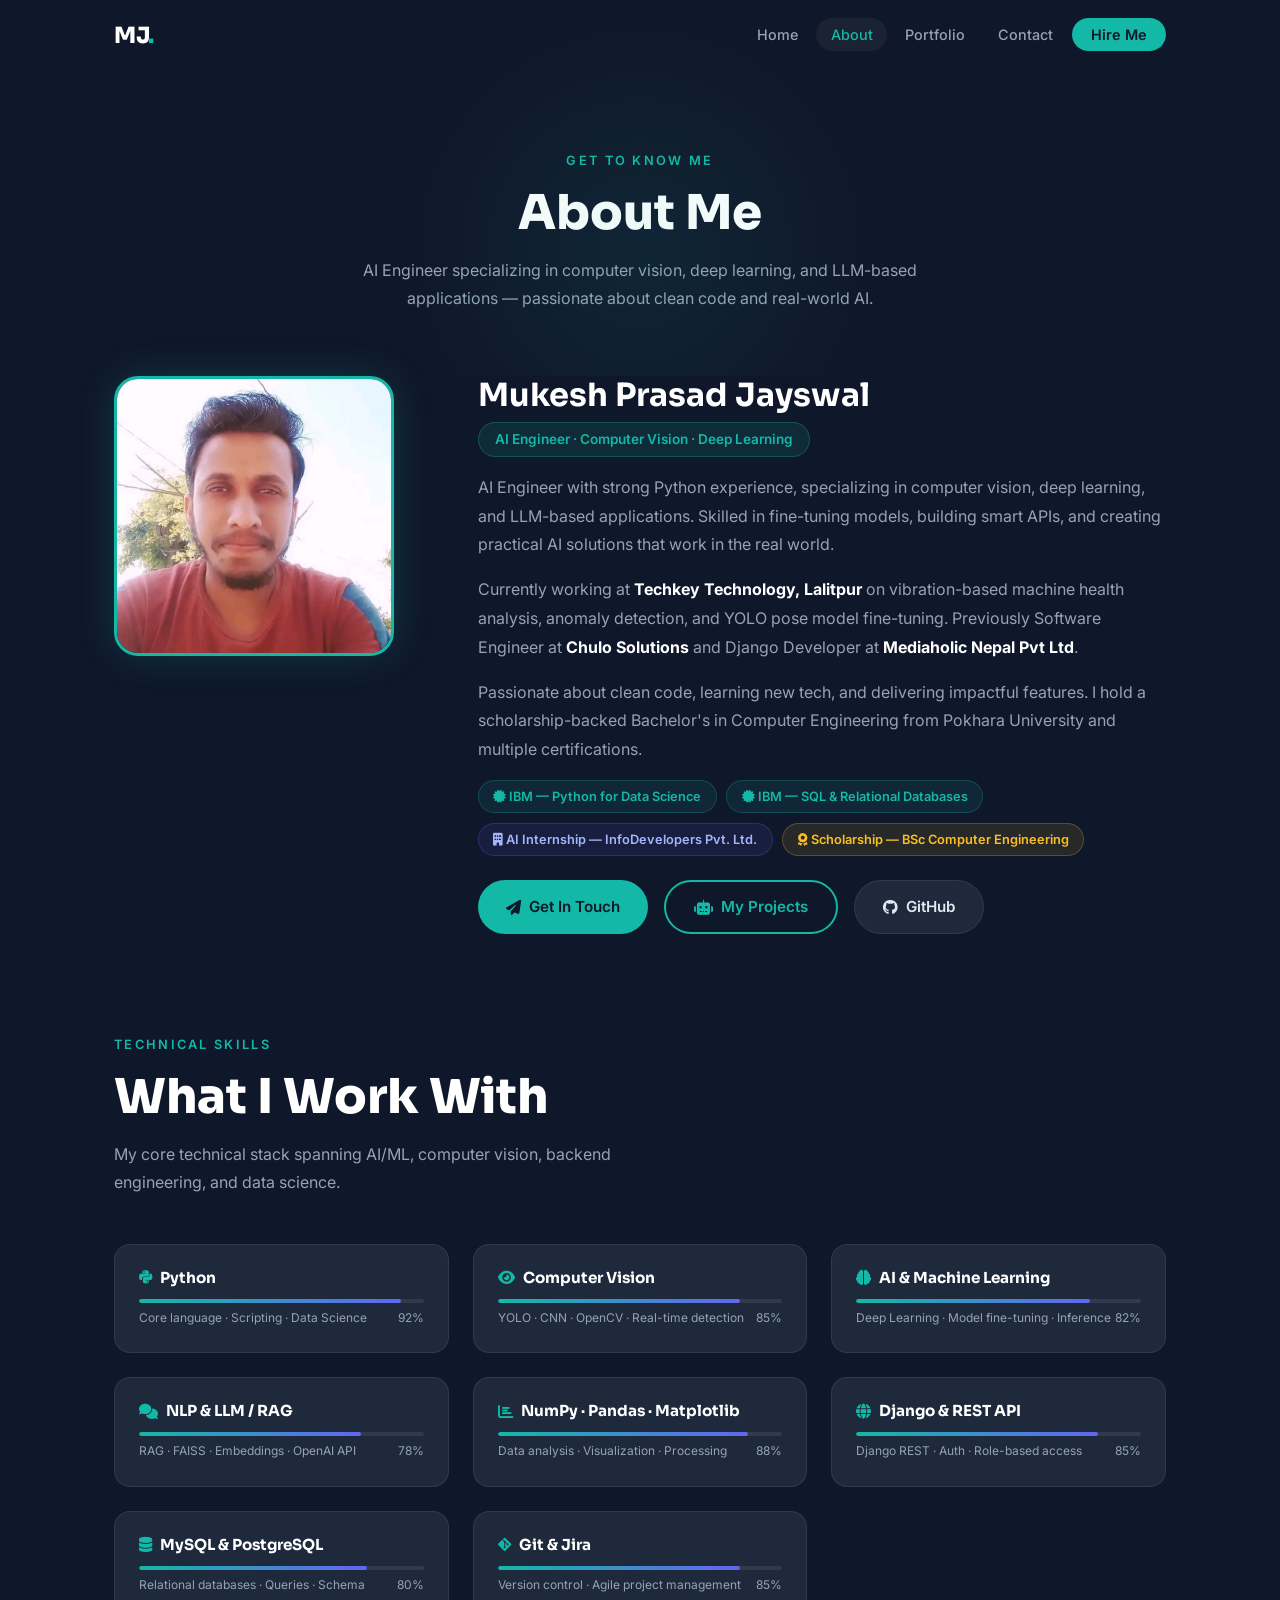
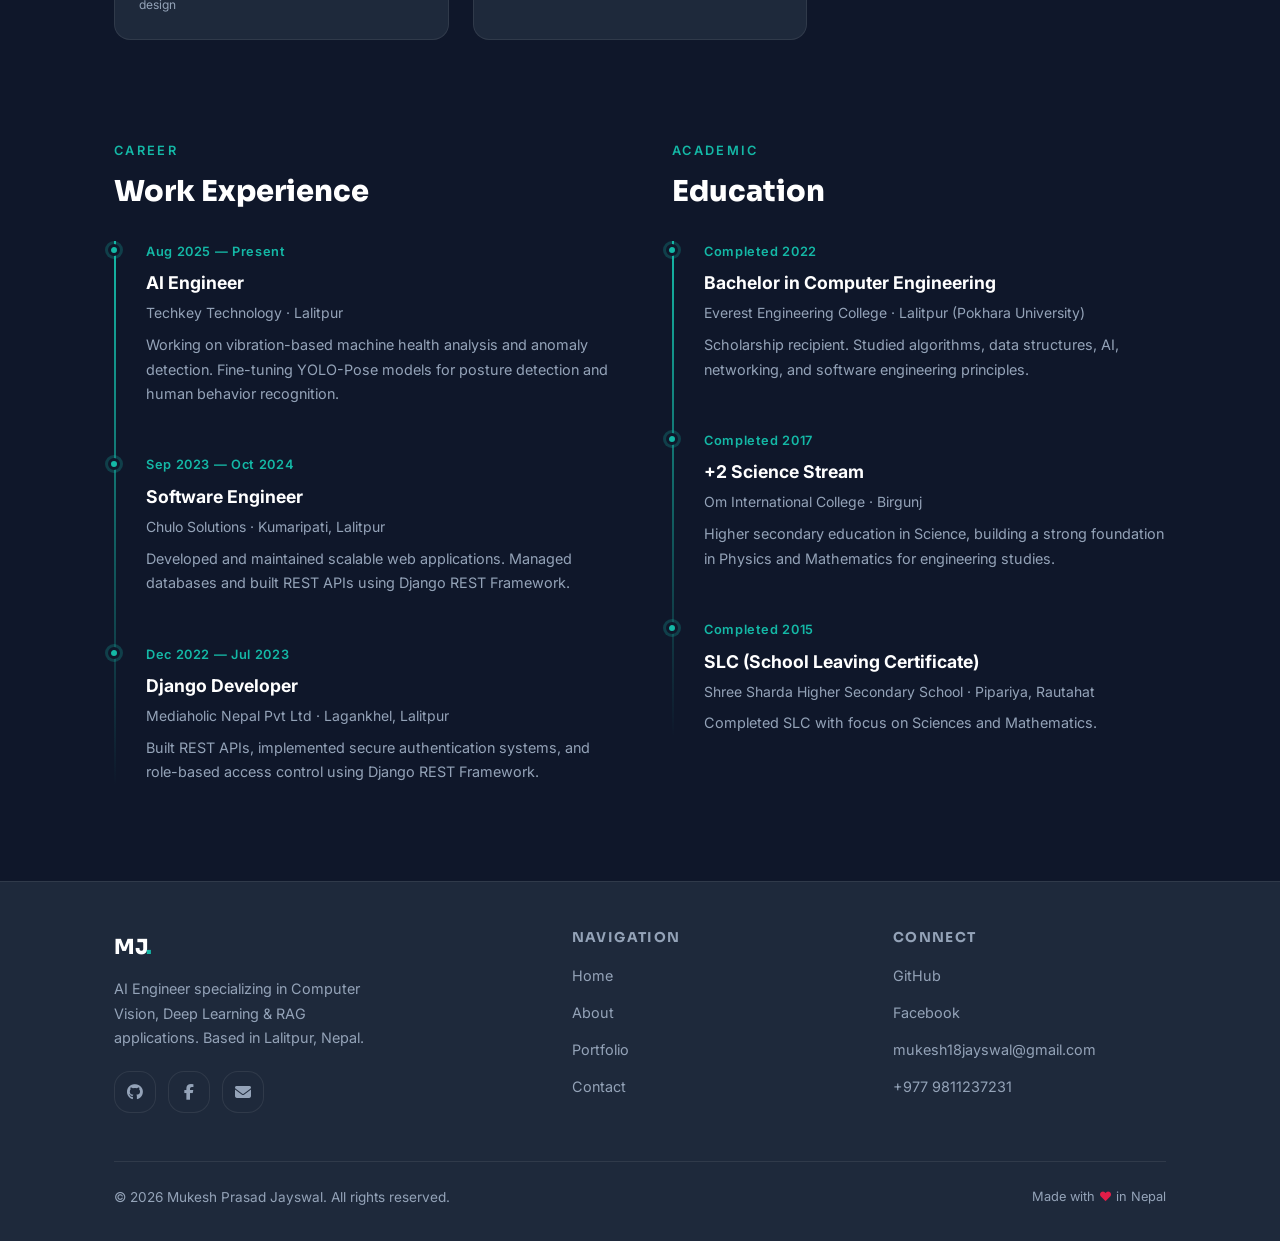
==== about.html @ c2e79c01 "profile update full version" ====
<!DOCTYPE html>
<html lang="en">
<head>
  <meta charset="UTF-8" />
  <meta name="viewport" content="width=device-width, initial-scale=1.0" />
  <meta name="description" content="About Mukesh Prasad Jayswal — AI Engineer. Computer Vision, Deep Learning, RAG Pipelines, YOLO, Python, Django. Based in Lalitpur, Nepal." />
  <meta name="author" content="Mukesh Prasad Jayswal" />
  <title>About — Mukesh Prasad Jayswal</title>
  <link rel="icon" type="image/x-icon" href="assets/favicon.ico" />
  <link rel="preconnect" href="https://fonts.googleapis.com" />
  <link rel="preconnect" href="https://fonts.gstatic.com" crossorigin />
  <link href="https://fonts.googleapis.com/css2?family=Inter:wght@300;400;500;600;700&family=Sora:wght@600;700;800&display=swap" rel="stylesheet" />
  <link rel="stylesheet" href="https://cdnjs.cloudflare.com/ajax/libs/font-awesome/6.5.0/css/all.min.css" crossorigin="anonymous" />
  <link rel="stylesheet" href="css/styles.css" />
</head>
<body>

  <!-- ===== NAVBAR ===== -->
  <nav class="navbar" id="navbar">
    <div class="nav-inner">
      <a href="index.html" class="nav-logo">MJ<span>.</span></a>
      <ul class="nav-links">
        <li><a href="index.html">Home</a></li>
        <li><a href="about.html" class="active">About</a></li>
        <li><a href="portfolio.html">Portfolio</a></li>
        <li><a href="contact.html">Contact</a></li>
        <li><a href="contact.html" class="nav-cta">Hire Me</a></li>
      </ul>
      <button class="nav-toggle" id="navToggle" aria-label="Toggle navigation">
        <span></span><span></span><span></span>
      </button>
    </div>
  </nav>

  <div class="nav-mobile" id="navMobile">
    <a href="index.html">Home</a>
    <a href="about.html" class="active">About</a>
    <a href="portfolio.html">Portfolio</a>
    <a href="contact.html">Contact</a>
    <a href="contact.html" class="btn btn-primary" style="margin-top:0.5rem;">Hire Me</a>
  </div>

  <!-- PAGE HEADER -->
  <div class="page-header">
    <div class="container">
      <span class="section-label">Get to know me</span>
      <h1 class="section-title">About Me</h1>
      <p class="section-desc">AI Engineer specializing in computer vision, deep learning, and LLM-based applications — passionate about clean code and real-world AI.</p>
    </div>
  </div>

  <!-- ===== PROFILE ===== -->
  <section class="section" style="padding-top:0;">
    <div class="container">
      <div class="profile-wrap reveal">
        <div>
          <img src="assets/img/mukesh.jpg" alt="Mukesh Prasad Jayswal" class="profile-photo" />
        </div>
        <div class="profile-info">
          <h2>Mukesh Prasad Jayswal</h2>
          <span class="role-badge">AI Engineer · Computer Vision · Deep Learning</span>
          <p>
            AI Engineer with strong Python experience, specializing in computer vision, deep learning,
            and LLM-based applications. Skilled in fine-tuning models, building smart APIs, and creating
            practical AI solutions that work in the real world.
          </p>
          <p>
            Currently working at <strong style="color:var(--clr-white);">Techkey Technology, Lalitpur</strong> on vibration-based machine health analysis,
            anomaly detection, and YOLO pose model fine-tuning. Previously Software Engineer at 
            <strong style="color:var(--clr-white);">Chulo Solutions</strong> and Django Developer at 
            <strong style="color:var(--clr-white);">Mediaholic Nepal Pvt Ltd</strong>.
          </p>
          <p>
            Passionate about clean code, learning new tech, and delivering impactful features. I hold a 
            scholarship-backed Bachelor's in Computer Engineering from Pokhara University and multiple certifications.
          </p>

          <!-- Certifications -->
          <div style="display:flex;flex-wrap:wrap;gap:0.6rem;margin:1rem 0;">
            <span style="padding:0.3rem 0.9rem;border-radius:9999px;background:rgba(20,184,166,0.1);border:1px solid rgba(20,184,166,0.25);font-size:0.8rem;color:var(--clr-accent);font-weight:600;">
              <i class="fas fa-certificate"></i> IBM — Python for Data Science
            </span>
            <span style="padding:0.3rem 0.9rem;border-radius:9999px;background:rgba(20,184,166,0.1);border:1px solid rgba(20,184,166,0.25);font-size:0.8rem;color:var(--clr-accent);font-weight:600;">
              <i class="fas fa-certificate"></i> IBM — SQL & Relational Databases
            </span>
            <span style="padding:0.3rem 0.9rem;border-radius:9999px;background:rgba(99,102,241,0.1);border:1px solid rgba(99,102,241,0.25);font-size:0.8rem;color:#a5b4fc;font-weight:600;">
              <i class="fas fa-building"></i> AI Internship — InfoDevelopers Pvt. Ltd.
            </span>
            <span style="padding:0.3rem 0.9rem;border-radius:9999px;background:rgba(251,191,36,0.1);border:1px solid rgba(251,191,36,0.25);font-size:0.8rem;color:#fbbf24;font-weight:600;">
              <i class="fas fa-award"></i> Scholarship — BSc Computer Engineering
            </span>
          </div>

          <div style="display:flex;gap:1rem;flex-wrap:wrap;margin-top:1.5rem;">
            <a href="contact.html" class="btn btn-primary"><i class="fas fa-paper-plane"></i> Get In Touch</a>
            <a href="portfolio.html" class="btn btn-outline"><i class="fas fa-robot"></i> My Projects</a>
            <a href="https://github.com/jayswal231" target="_blank" rel="noopener" class="btn btn-ghost"><i class="fab fa-github"></i> GitHub</a>
          </div>
        </div>
      </div>
    </div>
  </section>

  <!-- ===== SKILLS ===== -->
  <section class="section" style="padding-top:0;">
    <div class="container">
      <p class="section-label reveal">Technical Skills</p>
      <h2 class="section-title reveal">What I Work With</h2>
      <p class="section-desc reveal">My core technical stack spanning AI/ML, computer vision, backend engineering, and data science.</p>
      <div class="skills-grid">

        <div class="skill-card reveal">
          <h4><i class="fab fa-python"></i> Python</h4>
          <div class="skill-bar"><div class="skill-bar-fill" data-width="92"></div></div>
          <div class="skill-bar-label"><span>Core language · Scripting · Data Science</span><span>92%</span></div>
        </div>

        <div class="skill-card reveal reveal-delay-1">
          <h4><i class="fas fa-eye"></i> Computer Vision</h4>
          <div class="skill-bar"><div class="skill-bar-fill" data-width="85"></div></div>
          <div class="skill-bar-label"><span>YOLO · CNN · OpenCV · Real-time detection</span><span>85%</span></div>
        </div>

        <div class="skill-card reveal reveal-delay-2">
          <h4><i class="fas fa-brain"></i> AI & Machine Learning</h4>
          <div class="skill-bar"><div class="skill-bar-fill" data-width="82"></div></div>
          <div class="skill-bar-label"><span>Deep Learning · Model fine-tuning · Inference</span><span>82%</span></div>
        </div>

        <div class="skill-card reveal reveal-delay-3">
          <h4><i class="fas fa-comments"></i> NLP & LLM / RAG</h4>
          <div class="skill-bar"><div class="skill-bar-fill" data-width="78"></div></div>
          <div class="skill-bar-label"><span>RAG · FAISS · Embeddings · OpenAI API</span><span>78%</span></div>
        </div>

        <div class="skill-card reveal">
          <h4><i class="fas fa-chart-bar"></i> NumPy · Pandas · Matplotlib</h4>
          <div class="skill-bar"><div class="skill-bar-fill" data-width="88"></div></div>
          <div class="skill-bar-label"><span>Data analysis · Visualization · Processing</span><span>88%</span></div>
        </div>

        <div class="skill-card reveal reveal-delay-1">
          <h4><i class="fas fa-globe"></i> Django & REST API</h4>
          <div class="skill-bar"><div class="skill-bar-fill" data-width="85"></div></div>
          <div class="skill-bar-label"><span>Django REST · Auth · Role-based access</span><span>85%</span></div>
        </div>

        <div class="skill-card reveal reveal-delay-2">
          <h4><i class="fas fa-database"></i> MySQL & PostgreSQL</h4>
          <div class="skill-bar"><div class="skill-bar-fill" data-width="80"></div></div>
          <div class="skill-bar-label"><span>Relational databases · Queries · Schema design</span><span>80%</span></div>
        </div>

        <div class="skill-card reveal reveal-delay-3">
          <h4><i class="fab fa-git-alt"></i> Git & Jira</h4>
          <div class="skill-bar"><div class="skill-bar-fill" data-width="85"></div></div>
          <div class="skill-bar-label"><span>Version control · Agile project management</span><span>85%</span></div>
        </div>

      </div>
    </div>
  </section>

  <!-- ===== EXPERIENCE & EDUCATION ===== -->
  <section class="section" style="padding-top:0;">
    <div class="container">
      <div style="display:grid;grid-template-columns:1fr 1fr;gap:4rem;">

        <!-- Experience -->
        <div>
          <p class="section-label reveal">Career</p>
          <h2 class="section-title reveal" style="font-size:1.8rem;margin-bottom:2rem;">Work Experience</h2>
          <div class="timeline">

            <div class="timeline-item reveal">
              <div class="timeline-date">Aug 2025 — Present</div>
              <div class="timeline-title">AI Engineer</div>
              <div class="timeline-org">Techkey Technology · Lalitpur</div>
              <div class="timeline-desc">
                Working on vibration-based machine health analysis and anomaly detection. Fine-tuning YOLO-Pose models for posture detection and human behavior recognition.
              </div>
            </div>

            <div class="timeline-item reveal reveal-delay-1">
              <div class="timeline-date">Sep 2023 — Oct 2024</div>
              <div class="timeline-title">Software Engineer</div>
              <div class="timeline-org">Chulo Solutions · Kumaripati, Lalitpur</div>
              <div class="timeline-desc">Developed and maintained scalable web applications. Managed databases and built REST APIs using Django REST Framework.</div>
            </div>

            <div class="timeline-item reveal reveal-delay-2">
              <div class="timeline-date">Dec 2022 — Jul 2023</div>
              <div class="timeline-title">Django Developer</div>
              <div class="timeline-org">Mediaholic Nepal Pvt Ltd · Lagankhel, Lalitpur</div>
              <div class="timeline-desc">Built REST APIs, implemented secure authentication systems, and role-based access control using Django REST Framework.</div>
            </div>

          </div>
        </div>

        <!-- Education -->
        <div>
          <p class="section-label reveal">Academic</p>
          <h2 class="section-title reveal" style="font-size:1.8rem;margin-bottom:2rem;">Education</h2>
          <div class="timeline">

            <div class="timeline-item reveal">
              <div class="timeline-date">Completed 2022</div>
              <div class="timeline-title">Bachelor in Computer Engineering</div>
              <div class="timeline-org">Everest Engineering College · Lalitpur (Pokhara University)</div>
              <div class="timeline-desc">Scholarship recipient. Studied algorithms, data structures, AI, networking, and software engineering principles.</div>
            </div>

            <div class="timeline-item reveal reveal-delay-1">
              <div class="timeline-date">Completed 2017</div>
              <div class="timeline-title">+2 Science Stream</div>
              <div class="timeline-org">Om International College · Birgunj</div>
              <div class="timeline-desc">Higher secondary education in Science, building a strong foundation in Physics and Mathematics for engineering studies.</div>
            </div>

            <div class="timeline-item reveal reveal-delay-2">
              <div class="timeline-date">Completed 2015</div>
              <div class="timeline-title">SLC (School Leaving Certificate)</div>
              <div class="timeline-org">Shree Sharda Higher Secondary School · Pipariya, Rautahat</div>
              <div class="timeline-desc">Completed SLC with focus on Sciences and Mathematics.</div>
            </div>

          </div>
        </div>

      </div>
    </div>
  </section>

  <!-- ===== FOOTER ===== -->
  <footer class="footer">
    <div class="container">
      <div class="footer-inner">
        <div class="footer-brand">
          <span class="nav-logo">MJ<span>.</span></span>
          <p>AI Engineer specializing in Computer Vision, Deep Learning & RAG applications. Based in Lalitpur, Nepal.</p>
          <div class="social-links-row" style="margin-top:1.25rem;">
            <a href="https://github.com/jayswal231" target="_blank" rel="noopener" class="social-link" aria-label="GitHub"><i class="fab fa-github"></i></a>
            <a href="https://www.facebook.com/mukesh.jayswal.9279/" target="_blank" rel="noopener" class="social-link" aria-label="Facebook"><i class="fab fa-facebook-f"></i></a>
            <a href="mailto:mukesh18jayswal@gmail.com" class="social-link" aria-label="Email"><i class="fas fa-envelope"></i></a>
          </div>
        </div>
        <div class="footer-col">
          <h4>Navigation</h4>
          <ul>
            <li><a href="index.html">Home</a></li>
            <li><a href="about.html">About</a></li>
            <li><a href="portfolio.html">Portfolio</a></li>
            <li><a href="contact.html">Contact</a></li>
          </ul>
        </div>
        <div class="footer-col">
          <h4>Connect</h4>
          <ul>
            <li><a href="https://github.com/jayswal231" target="_blank" rel="noopener">GitHub</a></li>
            <li><a href="https://www.facebook.com/mukesh.jayswal.9279/" target="_blank" rel="noopener">Facebook</a></li>
            <li><a href="mailto:mukesh18jayswal@gmail.com">mukesh18jayswal@gmail.com</a></li>
            <li><a href="tel:+9779811237231">+977 9811237231</a></li>
          </ul>
        </div>
      </div>
      <div class="footer-bottom">
        <p>&copy; <span id="year"></span> Mukesh Prasad Jayswal. All rights reserved.</p>
        <p style="color:var(--clr-text-muted);font-size:0.8rem;">Made with <span style="color:#e11d48;">&#9829;</span> in Nepal</p>
      </div>
    </div>
  </footer>

  <script src="js/scripts.js"></script>
</body>
</html>
---- css/styles.css ----
/* ============================================================
   Mukesh Jayswal — Portfolio Website
   Custom CSS Design System (No Framework Dependency)
   ============================================================ */

@import url('https://fonts.googleapis.com/css2?family=Inter:wght@300;400;500;600;700&family=Sora:wght@600;700;800&display=swap');

/* ——————————————————————————————
   CSS VARIABLES
—————————————————————————————— */
:root {
  --clr-bg:          #0f172a;
  --clr-bg-card:     #1e293b;
  --clr-bg-nav:      rgba(15, 23, 42, 0.85);
  --clr-accent:      #14b8a6;
  --clr-accent-glow: rgba(20, 184, 166, 0.25);
  --clr-accent2:     #6366f1;
  --clr-text:        #e2e8f0;
  --clr-text-muted:  #94a3b8;
  --clr-border:      rgba(255,255,255,0.08);
  --clr-white:       #ffffff;

  --font-body:    'Inter', sans-serif;
  --font-heading: 'Sora', sans-serif;

  --radius-sm:  0.5rem;
  --radius-md:  1rem;
  --radius-lg:  1.5rem;
  --radius-full: 9999px;

  --shadow-card: 0 4px 32px rgba(0,0,0,0.35);
  --shadow-glow: 0 0 40px rgba(20,184,166,0.2);

  --transition: 0.3s ease;
  --nav-height: 70px;
}

/* ——————————————————————————————
   RESET & BASE
—————————————————————————————— */
*, *::before, *::after { box-sizing: border-box; margin: 0; padding: 0; }

html {
  scroll-behavior: smooth;
  scroll-padding-top: var(--nav-height);
}

body {
  font-family: var(--font-body);
  background-color: var(--clr-bg);
  color: var(--clr-text);
  line-height: 1.7;
  min-height: 100vh;
  overflow-x: hidden;
}

img { display: block; max-width: 100%; }
a  { color: inherit; text-decoration: none; }
ul { list-style: none; }

h1,h2,h3,h4,h5 {
  font-family: var(--font-heading);
  line-height: 1.2;
  color: var(--clr-white);
}

/* ——————————————————————————————
   SCROLLBAR
—————————————————————————————— */
::-webkit-scrollbar { width: 6px; }
::-webkit-scrollbar-track { background: var(--clr-bg); }
::-webkit-scrollbar-thumb { background: var(--clr-accent); border-radius: var(--radius-full); }

/* ——————————————————————————————
   UTILITY CLASSES
—————————————————————————————— */
.container {
  width: 100%;
  max-width: 1100px;
  margin: 0 auto;
  padding: 0 1.5rem;
}

.section {
  padding: 6rem 0;
}

.section-label {
  display: inline-block;
  font-size: 0.8rem;
  font-weight: 600;
  letter-spacing: 0.18em;
  text-transform: uppercase;
  color: var(--clr-accent);
  margin-bottom: 0.75rem;
}

.section-title {
  font-size: clamp(2rem, 4vw, 3rem);
  font-weight: 800;
  margin-bottom: 1rem;
}

.section-desc {
  color: var(--clr-text-muted);
  max-width: 580px;
  margin-bottom: 3rem;
}

.text-center { text-align: center; }
.text-center .section-desc { margin-left: auto; margin-right: auto; }

.accent { color: var(--clr-accent); }

/* ——————————————————————————————
   BUTTONS
—————————————————————————————— */
.btn {
  display: inline-flex;
  align-items: center;
  gap: 0.5rem;
  padding: 0.75rem 1.75rem;
  border-radius: var(--radius-full);
  font-family: var(--font-body);
  font-size: 0.95rem;
  font-weight: 600;
  cursor: pointer;
  border: none;
  transition: var(--transition);
  text-decoration: none;
}

.btn-primary {
  background: var(--clr-accent);
  color: var(--clr-bg);
}
.btn-primary:hover {
  background: #0d9488;
  transform: translateY(-2px);
  box-shadow: 0 8px 24px var(--clr-accent-glow);
}

.btn-outline {
  background: transparent;
  color: var(--clr-accent);
  border: 2px solid var(--clr-accent);
}
.btn-outline:hover {
  background: var(--clr-accent);
  color: var(--clr-bg);
  transform: translateY(-2px);
}

.btn-ghost {
  background: var(--clr-bg-card);
  color: var(--clr-text);
  border: 1px solid var(--clr-border);
}
.btn-ghost:hover {
  border-color: var(--clr-accent);
  color: var(--clr-accent);
}

/* ——————————————————————————————
   NAVBAR
—————————————————————————————— */
.navbar {
  position: fixed;
  top: 0; left: 0; right: 0;
  height: var(--nav-height);
  z-index: 1000;
  transition: background 0.4s, box-shadow 0.4s;
  display: flex;
  align-items: center;
}

.navbar.scrolled {
  background: var(--clr-bg-nav);
  backdrop-filter: blur(16px);
  -webkit-backdrop-filter: blur(16px);
  box-shadow: 0 1px 24px rgba(0,0,0,0.5);
}

.nav-inner {
  width: 100%;
  max-width: 1100px;
  margin: 0 auto;
  padding: 0 1.5rem;
  display: flex;
  align-items: center;
  justify-content: space-between;
}

.nav-logo {
  font-family: var(--font-heading);
  font-size: 1.4rem;
  font-weight: 800;
  color: var(--clr-white);
  letter-spacing: -0.02em;
}
.nav-logo span { color: var(--clr-accent); }

.nav-links {
  display: flex;
  align-items: center;
  gap: 0.25rem;
}

.nav-links a {
  padding: 0.5rem 0.9rem;
  border-radius: var(--radius-full);
  font-size: 0.9rem;
  font-weight: 500;
  color: var(--clr-text-muted);
  transition: var(--transition);
}

.nav-links a:hover,
.nav-links a.active {
  color: var(--clr-white);
  background: rgba(255,255,255,0.05);
}

.nav-links a.active { color: var(--clr-accent); }

.nav-cta {
  background: var(--clr-accent) !important;
  color: var(--clr-bg) !important;
  padding: 0.5rem 1.2rem !important;
  font-weight: 600 !important;
}
.nav-cta:hover {
  background: #0d9488 !important;
}

/* Hamburger */
.nav-toggle {
  display: none;
  flex-direction: column;
  justify-content: center;
  gap: 5px;
  cursor: pointer;
  padding: 0.5rem;
  background: none;
  border: none;
}
.nav-toggle span {
  display: block;
  width: 24px;
  height: 2px;
  background: var(--clr-white);
  border-radius: 2px;
  transition: var(--transition);
}
.nav-toggle.open span:nth-child(1) { transform: translateY(7px) rotate(45deg); }
.nav-toggle.open span:nth-child(2) { opacity: 0; }
.nav-toggle.open span:nth-child(3) { transform: translateY(-7px) rotate(-45deg); }

/* Mobile nav */
.nav-mobile {
  display: none;
  position: fixed;
  top: var(--nav-height);
  left: 0; right: 0;
  background: var(--clr-bg-card);
  border-bottom: 1px solid var(--clr-border);
  padding: 1.5rem;
  z-index: 999;
  flex-direction: column;
  gap: 0.5rem;
  backdrop-filter: blur(16px);
}
.nav-mobile.open { display: flex; }
.nav-mobile a {
  padding: 0.75rem 1rem;
  border-radius: var(--radius-sm);
  font-weight: 500;
  color: var(--clr-text);
  transition: var(--transition);
}
.nav-mobile a:hover,
.nav-mobile a.active { color: var(--clr-accent); background: rgba(20,184,166,0.08); }
.nav-mobile a.active { color: var(--clr-accent); }

/* ——————————————————————————————
   HERO (index.html)
—————————————————————————————— */
.hero {
  min-height: 100vh;
  display: flex;
  align-items: center;
  padding-top: var(--nav-height);
  position: relative;
  overflow: hidden;
}

.hero::before {
  content: '';
  position: absolute;
  width: 600px; height: 600px;
  background: radial-gradient(circle, rgba(20,184,166,0.12) 0%, transparent 70%);
  top: -100px; right: -100px;
  pointer-events: none;
}

.hero::after {
  content: '';
  position: absolute;
  width: 400px; height: 400px;
  background: radial-gradient(circle, rgba(99,102,241,0.1) 0%, transparent 70%);
  bottom: -50px; left: -50px;
  pointer-events: none;
}

.hero-inner {
  display: grid;
  grid-template-columns: 1fr 1fr;
  align-items: center;
  gap: 3rem;
  position: relative;
  z-index: 1;
}

.hero-content { }

.hero-badge {
  display: inline-flex;
  align-items: center;
  gap: 0.5rem;
  background: rgba(20,184,166,0.12);
  border: 1px solid rgba(20,184,166,0.25);
  border-radius: var(--radius-full);
  padding: 0.4rem 1rem;
  font-size: 0.8rem;
  font-weight: 600;
  color: var(--clr-accent);
  margin-bottom: 1.5rem;
  letter-spacing: 0.05em;
}
.hero-badge .dot {
  width: 7px; height: 7px;
  background: var(--clr-accent);
  border-radius: 50%;
  animation: pulse 2s infinite;
}

@keyframes pulse {
  0%, 100% { opacity: 1; transform: scale(1); }
  50% { opacity: 0.4; transform: scale(0.8); }
}

.hero-name {
  font-size: clamp(2.8rem, 6vw, 4.5rem);
  font-weight: 800;
  line-height: 1.05;
  margin-bottom: 0.5rem;
}

.hero-role {
  font-size: clamp(1.1rem, 2.5vw, 1.5rem);
  color: var(--clr-text-muted);
  margin-bottom: 1.25rem;
  min-height: 2rem;
}

.typed-cursor {
  display: inline-block;
  color: var(--clr-accent);
  animation: blink 0.7s step-end infinite;
}
@keyframes blink { 0%,100%{opacity:1;} 50%{opacity:0;} }

.hero-desc {
  color: var(--clr-text-muted);
  max-width: 480px;
  margin-bottom: 2rem;
  font-size: 1.05rem;
}

.hero-actions {
  display: flex;
  gap: 1rem;
  flex-wrap: wrap;
}

.hero-image-wrap {
  display: flex;
  justify-content: center;
  align-items: center;
  position: relative;
}

.hero-img-ring {
  position: relative;
  width: 340px; height: 340px;
}

.hero-img-ring::before {
  content: '';
  position: absolute;
  inset: -12px;
  border-radius: 50%;
  background: conic-gradient(var(--clr-accent), var(--clr-accent2), var(--clr-accent));
  animation: spin 8s linear infinite;
}

@keyframes spin { to { transform: rotate(360deg); } }

.hero-img-ring::after {
  content: '';
  position: absolute;
  inset: -8px;
  border-radius: 50%;
  background: var(--clr-bg);
}

.hero-img-ring img {
  position: absolute;
  inset: 0;
  width: 100%; height: 100%;
  object-fit: cover;
  border-radius: 50%;
  z-index: 1;
}

.hero-stats {
  display: flex;
  gap: 2rem;
  margin-top: 3rem;
}
.stat { }
.stat-num {
  font-family: var(--font-heading);
  font-size: 2rem;
  font-weight: 800;
  color: var(--clr-accent);
}
.stat-label {
  font-size: 0.8rem;
  color: var(--clr-text-muted);
  text-transform: uppercase;
  letter-spacing: 0.08em;
}

/* Skills Strip */
.skills-strip {
  border-top: 1px solid var(--clr-border);
  border-bottom: 1px solid var(--clr-border);
  padding: 1.5rem 0;
  overflow: hidden;
  background: rgba(255,255,255,0.02);
}

.skills-strip-inner {
  display: flex;
  gap: 2rem;
  animation: marquee 22s linear infinite;
  width: max-content;
}

@keyframes marquee {
  0%   { transform: translateX(0); }
  100% { transform: translateX(-50%); }
}

.skill-chip {
  display: inline-flex;
  align-items: center;
  gap: 0.4rem;
  padding: 0.4rem 1rem;
  border-radius: var(--radius-full);
  background: var(--clr-bg-card);
  border: 1px solid var(--clr-border);
  font-size: 0.85rem;
  font-weight: 500;
  white-space: nowrap;
  color: var(--clr-text-muted);
}
.skill-chip i { color: var(--clr-accent); }

/* ——————————————————————————————
   ABOUT SNIPPET (index.html)
—————————————————————————————— */
.about-snippet {
  background: var(--clr-bg-card);
  border: 1px solid var(--clr-border);
  border-radius: var(--radius-lg);
  padding: 3rem;
  display: grid;
  grid-template-columns: 1fr 1fr;
  gap: 3rem;
  align-items: center;
}

.about-snippet p {
  color: var(--clr-text-muted);
  line-height: 1.8;
  margin-bottom: 1.25rem;
}

.info-grid {
  display: grid;
  grid-template-columns: 1fr 1fr;
  gap: 1.25rem;
}

.info-item { }
.info-label {
  font-size: 0.75rem;
  text-transform: uppercase;
  letter-spacing: 0.1em;
  color: var(--clr-text-muted);
  margin-bottom: 0.25rem;
}
.info-value {
  font-weight: 600;
  color: var(--clr-white);
}

/* ——————————————————————————————
   ABOUT PAGE (about.html)
—————————————————————————————— */
.page-hero {
  padding-top: calc(var(--nav-height) + 4rem);
  padding-bottom: 4rem;
  text-align: center;
}

.profile-wrap {
  display: grid;
  grid-template-columns: 300px 1fr;
  gap: 4rem;
  align-items: start;
}

.profile-photo {
  width: 280px; height: 280px;
  object-fit: cover;
  border-radius: var(--radius-lg);
  border: 3px solid var(--clr-accent);
  box-shadow: var(--shadow-glow);
}

.profile-info h2 {
  font-size: 2rem;
  margin-bottom: 0.5rem;
}
.profile-info .role-badge {
  display: inline-block;
  padding: 0.3rem 1rem;
  background: rgba(20,184,166,0.12);
  border: 1px solid rgba(20,184,166,0.3);
  border-radius: var(--radius-full);
  font-size: 0.85rem;
  color: var(--clr-accent);
  font-weight: 600;
  margin-bottom: 1rem;
}
.profile-info p {
  color: var(--clr-text-muted);
  line-height: 1.8;
  margin-bottom: 1rem;
}

/* Skills Grid */
.skills-grid {
  display: grid;
  grid-template-columns: repeat(auto-fill, minmax(280px, 1fr));
  gap: 1.5rem;
}

.skill-card {
  background: var(--clr-bg-card);
  border: 1px solid var(--clr-border);
  border-radius: var(--radius-md);
  padding: 1.5rem;
  transition: var(--transition);
}
.skill-card:hover {
  border-color: var(--clr-accent);
  transform: translateY(-4px);
  box-shadow: var(--shadow-glow);
}
.skill-card h4 {
  font-size: 0.95rem;
  margin-bottom: 0.75rem;
  display: flex;
  align-items: center;
  gap: 0.5rem;
}
.skill-card h4 i { color: var(--clr-accent); }

.skill-bar {
  height: 4px;
  background: rgba(255,255,255,0.08);
  border-radius: var(--radius-full);
  margin-bottom: 0.3rem;
  overflow: hidden;
}
.skill-bar-fill {
  height: 100%;
  border-radius: var(--radius-full);
  background: linear-gradient(90deg, var(--clr-accent), var(--clr-accent2));
  width: 0;
  transition: width 1.2s cubic-bezier(0.4,0,0.2,1);
}
.skill-bar-label {
  font-size: 0.75rem;
  color: var(--clr-text-muted);
  display: flex;
  justify-content: space-between;
}

/* Timeline */
.timeline {
  position: relative;
  padding-left: 2rem;
}
.timeline::before {
  content: '';
  position: absolute;
  left: 0; top: 0; bottom: 0;
  width: 2px;
  background: linear-gradient(to bottom, var(--clr-accent), transparent);
}

.timeline-item {
  position: relative;
  padding-bottom: 3rem;
}
.timeline-item:last-child { padding-bottom: 0; }

.timeline-item::before {
  content: '';
  position: absolute;
  left: -2.35rem;
  top: 0.2rem;
  width: 12px; height: 12px;
  border-radius: 50%;
  background: var(--clr-accent);
  border: 3px solid var(--clr-bg);
  box-shadow: 0 0 0 3px var(--clr-accent-glow);
}

.timeline-date {
  font-size: 0.8rem;
  color: var(--clr-accent);
  font-weight: 600;
  letter-spacing: 0.05em;
  margin-bottom: 0.35rem;
}
.timeline-title {
  font-size: 1.1rem;
  font-weight: 700;
  color: var(--clr-white);
  margin-bottom: 0.2rem;
}
.timeline-org {
  font-size: 0.875rem;
  color: var(--clr-text-muted);
  margin-bottom: 0.5rem;
}
.timeline-desc {
  font-size: 0.9rem;
  color: var(--clr-text-muted);
  line-height: 1.7;
}

/* ——————————————————————————————
   PORTFOLIO PAGE
—————————————————————————————— */
.filter-bar {
  display: flex;
  flex-wrap: wrap;
  gap: 0.5rem;
  margin-bottom: 2.5rem;
}

.filter-btn {
  padding: 0.45rem 1.1rem;
  border-radius: var(--radius-full);
  border: 1px solid var(--clr-border);
  background: var(--clr-bg-card);
  color: var(--clr-text-muted);
  font-size: 0.85rem;
  font-weight: 500;
  cursor: pointer;
  transition: var(--transition);
}
.filter-btn:hover,
.filter-btn.active {
  background: var(--clr-accent);
  border-color: var(--clr-accent);
  color: var(--clr-bg);
}

.projects-grid {
  display: grid;
  grid-template-columns: repeat(auto-fill, minmax(320px, 1fr));
  gap: 1.5rem;
}

.project-card {
  background: var(--clr-bg-card);
  border: 1px solid var(--clr-border);
  border-radius: var(--radius-md);
  overflow: hidden;
  transition: var(--transition);
  display: flex;
  flex-direction: column;
}
.project-card:hover {
  border-color: var(--clr-accent);
  transform: translateY(-6px);
  box-shadow: var(--shadow-glow);
}

.project-img-wrap {
  height: 200px;
  overflow: hidden;
  background: linear-gradient(135deg, var(--clr-bg) 0%, #1e3a5f 100%);
  display: flex;
  align-items: center;
  justify-content: center;
  font-size: 3rem;
  color: var(--clr-accent);
  position: relative;
}

.project-img-wrap img {
  width: 100%; height: 100%;
  object-fit: cover;
  transition: transform 0.4s ease;
}
.project-card:hover .project-img-wrap img { transform: scale(1.06); }

.project-body {
  padding: 1.5rem;
  flex: 1;
  display: flex;
  flex-direction: column;
}

.project-category {
  font-size: 0.75rem;
  text-transform: uppercase;
  letter-spacing: 0.1em;
  color: var(--clr-accent);
  font-weight: 600;
  margin-bottom: 0.5rem;
}

.project-title {
  font-size: 1.1rem;
  font-weight: 700;
  color: var(--clr-white);
  margin-bottom: 0.75rem;
}

.project-desc {
  font-size: 0.9rem;
  color: var(--clr-text-muted);
  line-height: 1.7;
  flex: 1;
  margin-bottom: 1.25rem;
}

.project-tags {
  display: flex;
  flex-wrap: wrap;
  gap: 0.4rem;
  margin-bottom: 1.25rem;
}

.tag {
  padding: 0.25rem 0.65rem;
  border-radius: var(--radius-full);
  background: rgba(20,184,166,0.1);
  border: 1px solid rgba(20,184,166,0.2);
  font-size: 0.75rem;
  color: var(--clr-accent);
  font-weight: 500;
}

.project-links {
  display: flex;
  gap: 0.75rem;
  margin-top: auto;
}
.project-links a {
  display: inline-flex;
  align-items: center;
  gap: 0.35rem;
  font-size: 0.85rem;
  font-weight: 600;
  color: var(--clr-text-muted);
  transition: var(--transition);
}
.project-links a:hover { color: var(--clr-accent); }

/* ——————————————————————————————
   CONTACT PAGE
—————————————————————————————— */
.contact-grid {
  display: grid;
  grid-template-columns: 1fr 1.4fr;
  gap: 3rem;
  align-items: start;
}

.contact-info h3 {
  font-size: 1.75rem;
  margin-bottom: 1rem;
}
.contact-info p {
  color: var(--clr-text-muted);
  margin-bottom: 2rem;
  line-height: 1.8;
}

.contact-items {
  display: flex;
  flex-direction: column;
  gap: 1.25rem;
  margin-bottom: 2rem;
}

.contact-item {
  display: flex;
  align-items: center;
  gap: 1rem;
}
.contact-icon {
  width: 44px; height: 44px;
  border-radius: var(--radius-md);
  background: rgba(20,184,166,0.1);
  border: 1px solid rgba(20,184,166,0.2);
  display: flex;
  align-items: center;
  justify-content: center;
  color: var(--clr-accent);
  flex-shrink: 0;
}
.contact-item-label {
  font-size: 0.75rem;
  color: var(--clr-text-muted);
  text-transform: uppercase;
  letter-spacing: 0.07em;
}
.contact-item-value {
  font-weight: 600;
  color: var(--clr-white);
  font-size: 0.95rem;
}

.social-links-row {
  display: flex;
  gap: 0.75rem;
}
.social-link {
  width: 42px; height: 42px;
  border-radius: var(--radius-md);
  background: var(--clr-bg-card);
  border: 1px solid var(--clr-border);
  display: flex;
  align-items: center;
  justify-content: center;
  font-size: 1rem;
  color: var(--clr-text-muted);
  transition: var(--transition);
  aria-label: inherit;
}
.social-link:hover {
  color: var(--clr-accent);
  border-color: var(--clr-accent);
  transform: translateY(-3px);
  box-shadow: 0 4px 16px var(--clr-accent-glow);
}

/* Contact Form */
.contact-form-wrap {
  background: var(--clr-bg-card);
  border: 1px solid var(--clr-border);
  border-radius: var(--radius-lg);
  padding: 2.5rem;
}
.contact-form-wrap h3 {
  font-size: 1.3rem;
  margin-bottom: 1.75rem;
}

.form-group {
  margin-bottom: 1.25rem;
}
.form-group label {
  display: block;
  font-size: 0.85rem;
  font-weight: 500;
  color: var(--clr-text-muted);
  margin-bottom: 0.5rem;
}
.form-group input,
.form-group textarea,
.form-group select {
  width: 100%;
  background: rgba(255,255,255,0.05);
  border: 1px solid var(--clr-border);
  border-radius: var(--radius-sm);
  padding: 0.75rem 1rem;
  color: var(--clr-white);
  font-family: var(--font-body);
  font-size: 0.95rem;
  transition: var(--transition);
  outline: none;
}
.form-group input::placeholder,
.form-group textarea::placeholder { color: rgba(148,163,184,0.5); }
.form-group input:focus,
.form-group textarea:focus {
  border-color: var(--clr-accent);
  background: rgba(20,184,166,0.05);
  box-shadow: 0 0 0 3px rgba(20,184,166,0.1);
}
.form-group textarea { resize: vertical; min-height: 130px; }

.form-row {
  display: grid;
  grid-template-columns: 1fr 1fr;
  gap: 1rem;
}

.form-status {
  padding: 0.75rem 1rem;
  border-radius: var(--radius-sm);
  font-size: 0.9rem;
  font-weight: 500;
  display: none;
  margin-top: 1rem;
}
.form-status.success {
  display: block;
  background: rgba(20,184,166,0.1);
  border: 1px solid rgba(20,184,166,0.3);
  color: var(--clr-accent);
}
.form-status.error {
  display: block;
  background: rgba(239,68,68,0.1);
  border: 1px solid rgba(239,68,68,0.3);
  color: #f87171;
}

/* ——————————————————————————————
   CARDS / SERVICE (Index)
—————————————————————————————— */
.services-grid {
  display: grid;
  grid-template-columns: repeat(auto-fill, minmax(260px, 1fr));
  gap: 1.5rem;
}

.service-card {
  background: var(--clr-bg-card);
  border: 1px solid var(--clr-border);
  border-radius: var(--radius-md);
  padding: 2rem 1.75rem;
  transition: var(--transition);
  position: relative;
  overflow: hidden;
}
.service-card::before {
  content: '';
  position: absolute;
  inset: 0;
  background: linear-gradient(135deg, rgba(20,184,166,0.04) 0%, transparent 60%);
  opacity: 0;
  transition: var(--transition);
}
.service-card:hover { border-color: var(--clr-accent); transform: translateY(-5px); box-shadow: var(--shadow-glow); }
.service-card:hover::before { opacity: 1; }

.service-icon {
  width: 50px; height: 50px;
  border-radius: var(--radius-md);
  background: rgba(20,184,166,0.1);
  display: flex;
  align-items: center;
  justify-content: center;
  font-size: 1.4rem;
  color: var(--clr-accent);
  margin-bottom: 1.25rem;
}
.service-card h3 {
  font-size: 1.05rem;
  margin-bottom: 0.6rem;
}
.service-card p {
  font-size: 0.9rem;
  color: var(--clr-text-muted);
  line-height: 1.7;
}

/* ——————————————————————————————
   FOOTER
—————————————————————————————— */
.footer {
  background: var(--clr-bg-card);
  border-top: 1px solid var(--clr-border);
  padding: 3rem 0 2rem;
}

.footer-inner {
  display: grid;
  grid-template-columns: 1.5fr 1fr 1fr;
  gap: 3rem;
  margin-bottom: 3rem;
}

.footer-brand .nav-logo {
  font-size: 1.3rem;
  display: inline-block;
  margin-bottom: 0.75rem;
}
.footer-brand p {
  font-size: 0.9rem;
  color: var(--clr-text-muted);
  max-width: 280px;
  line-height: 1.7;
}

.footer-col h4 {
  font-size: 0.85rem;
  text-transform: uppercase;
  letter-spacing: 0.1em;
  color: var(--clr-text-muted);
  margin-bottom: 1rem;
}
.footer-col ul { display: flex; flex-direction: column; gap: 0.6rem; }
.footer-col ul a {
  font-size: 0.9rem;
  color: var(--clr-text-muted);
  transition: var(--transition);
}
.footer-col ul a:hover { color: var(--clr-accent); }

.footer-bottom {
  border-top: 1px solid var(--clr-border);
  padding-top: 1.5rem;
  display: flex;
  justify-content: space-between;
  align-items: center;
  gap: 1rem;
  flex-wrap: wrap;
}
.footer-bottom p {
  font-size: 0.85rem;
  color: var(--clr-text-muted);
}
.footer-socials {
  display: flex;
  gap: 0.6rem;
}

/* ——————————————————————————————
   SCROLL ANIMATIONS
—————————————————————————————— */
.reveal {
  opacity: 0;
  transform: translateY(28px);
  transition: opacity 0.7s ease, transform 0.7s ease;
}
.reveal.visible {
  opacity: 1;
  transform: translateY(0);
}
.reveal-delay-1 { transition-delay: 0.1s; }
.reveal-delay-2 { transition-delay: 0.2s; }
.reveal-delay-3 { transition-delay: 0.3s; }
.reveal-delay-4 { transition-delay: 0.4s; }

/* ——————————————————————————————
   PAGE HEADER (shared)
—————————————————————————————— */
.page-header {
  padding-top: calc(var(--nav-height) + 5rem);
  padding-bottom: 4rem;
  text-align: center;
  position: relative;
  overflow: hidden;
}
.page-header::before {
  content: '';
  position: absolute;
  width: 500px; height: 500px;
  background: radial-gradient(circle, rgba(20,184,166,0.09) 0%, transparent 70%);
  top: 0; left: 50%;
  transform: translateX(-50%);
  pointer-events: none;
}
.page-header .section-label { display: block; margin-bottom: 0.75rem; }
.page-header .section-title { margin-bottom: 1rem; }
.page-header .section-desc { margin: 0 auto; }

/* ——————————————————————————————
   RESPONSIVE
—————————————————————————————— */
@media (max-width: 992px) {
  .hero-inner { grid-template-columns: 1fr; text-align: center; }
  .hero-image-wrap { order: -1; }
  .hero-img-ring { width: 260px; height: 260px; }
  .hero-desc { margin: 0 auto 2rem; }
  .hero-actions { justify-content: center; }
  .hero-stats { justify-content: center; }

  .about-snippet { grid-template-columns: 1fr; }
  .profile-wrap { grid-template-columns: 1fr; text-align: center; }
  .profile-photo { margin: 0 auto; }

  .footer-inner { grid-template-columns: 1fr 1fr; }
  .contact-grid { grid-template-columns: 1fr; }

  .nav-links { display: none; }
  .nav-toggle { display: flex; }
}

@media (max-width: 640px) {
  .section { padding: 4rem 0; }
  .hero-img-ring { width: 220px; height: 220px; }
  .projects-grid { grid-template-columns: 1fr; }
  .services-grid { grid-template-columns: 1fr; }
  .skills-grid { grid-template-columns: 1fr; }
  .footer-inner { grid-template-columns: 1fr; gap: 2rem; }
  .footer-bottom { flex-direction: column; text-align: center; }
  .form-row { grid-template-columns: 1fr; }
  .hero-stats { gap: 1.25rem; }
  .info-grid { grid-template-columns: 1fr; }
}
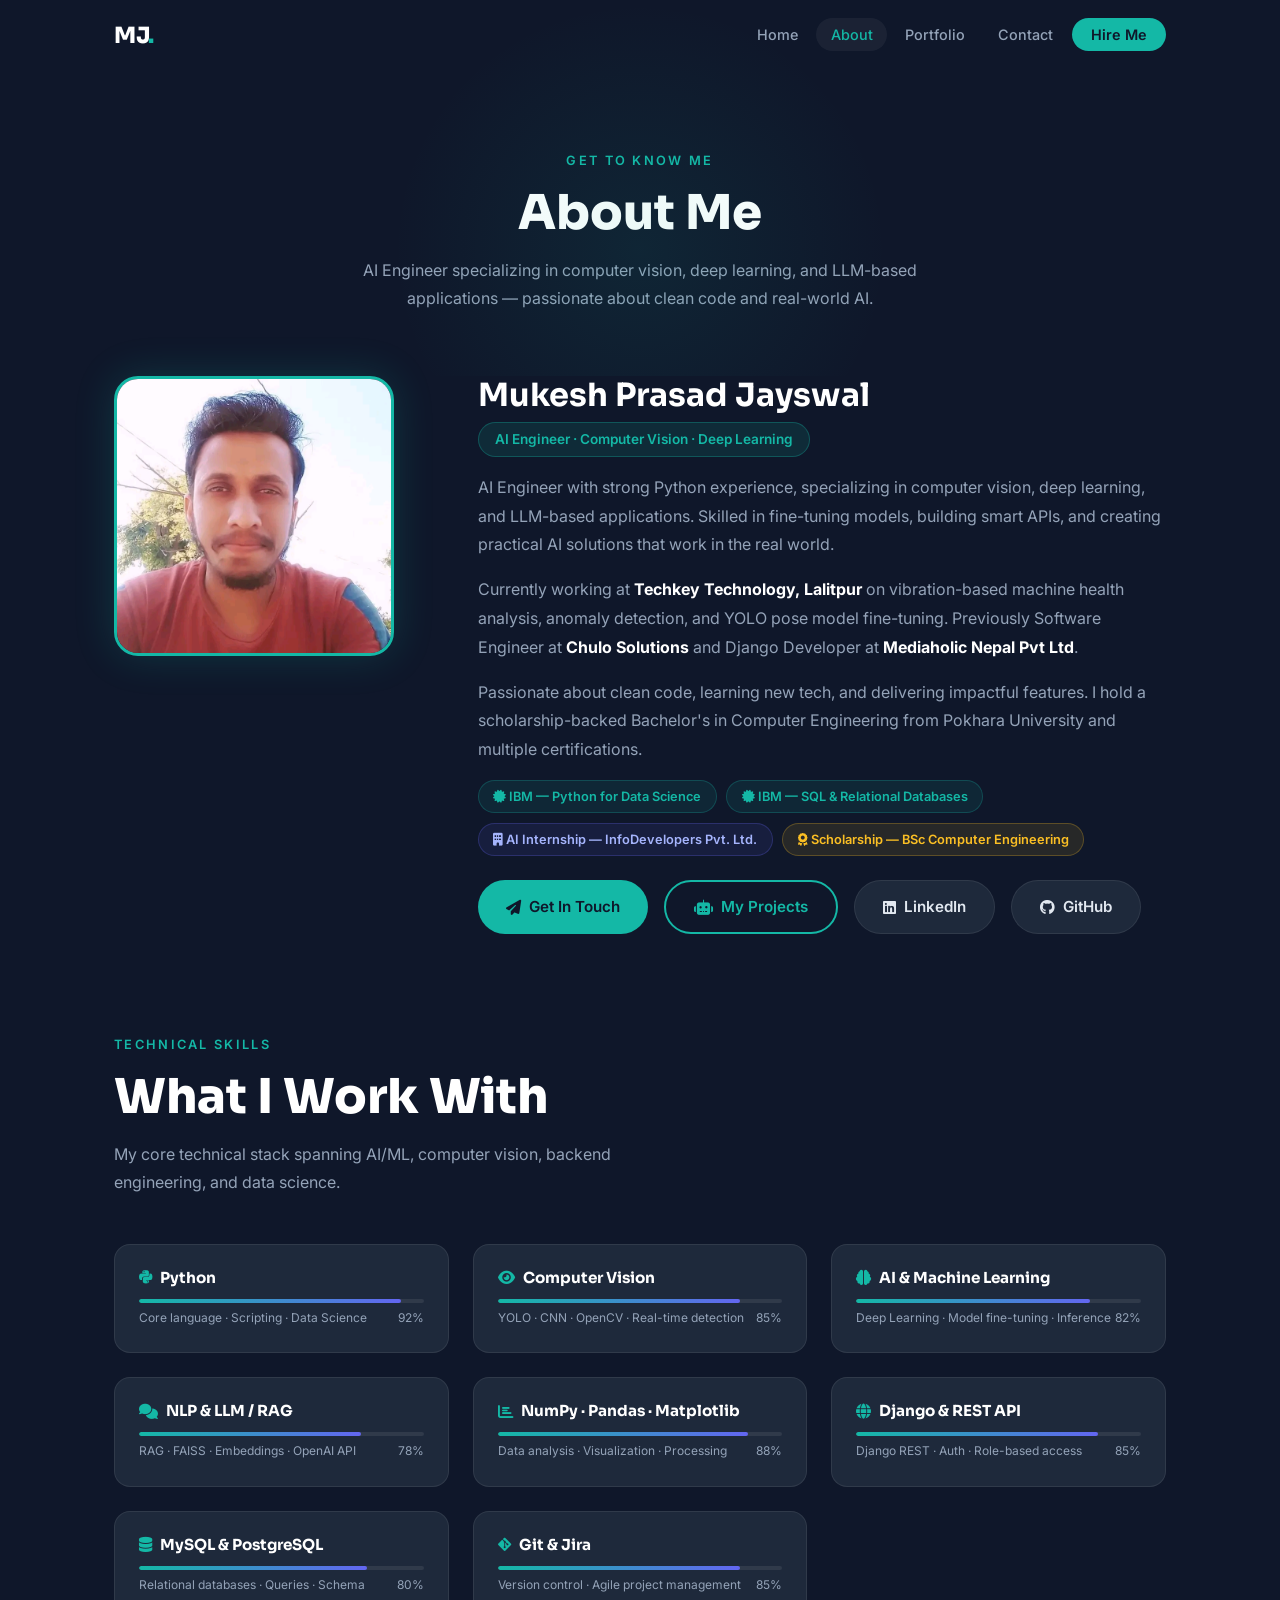
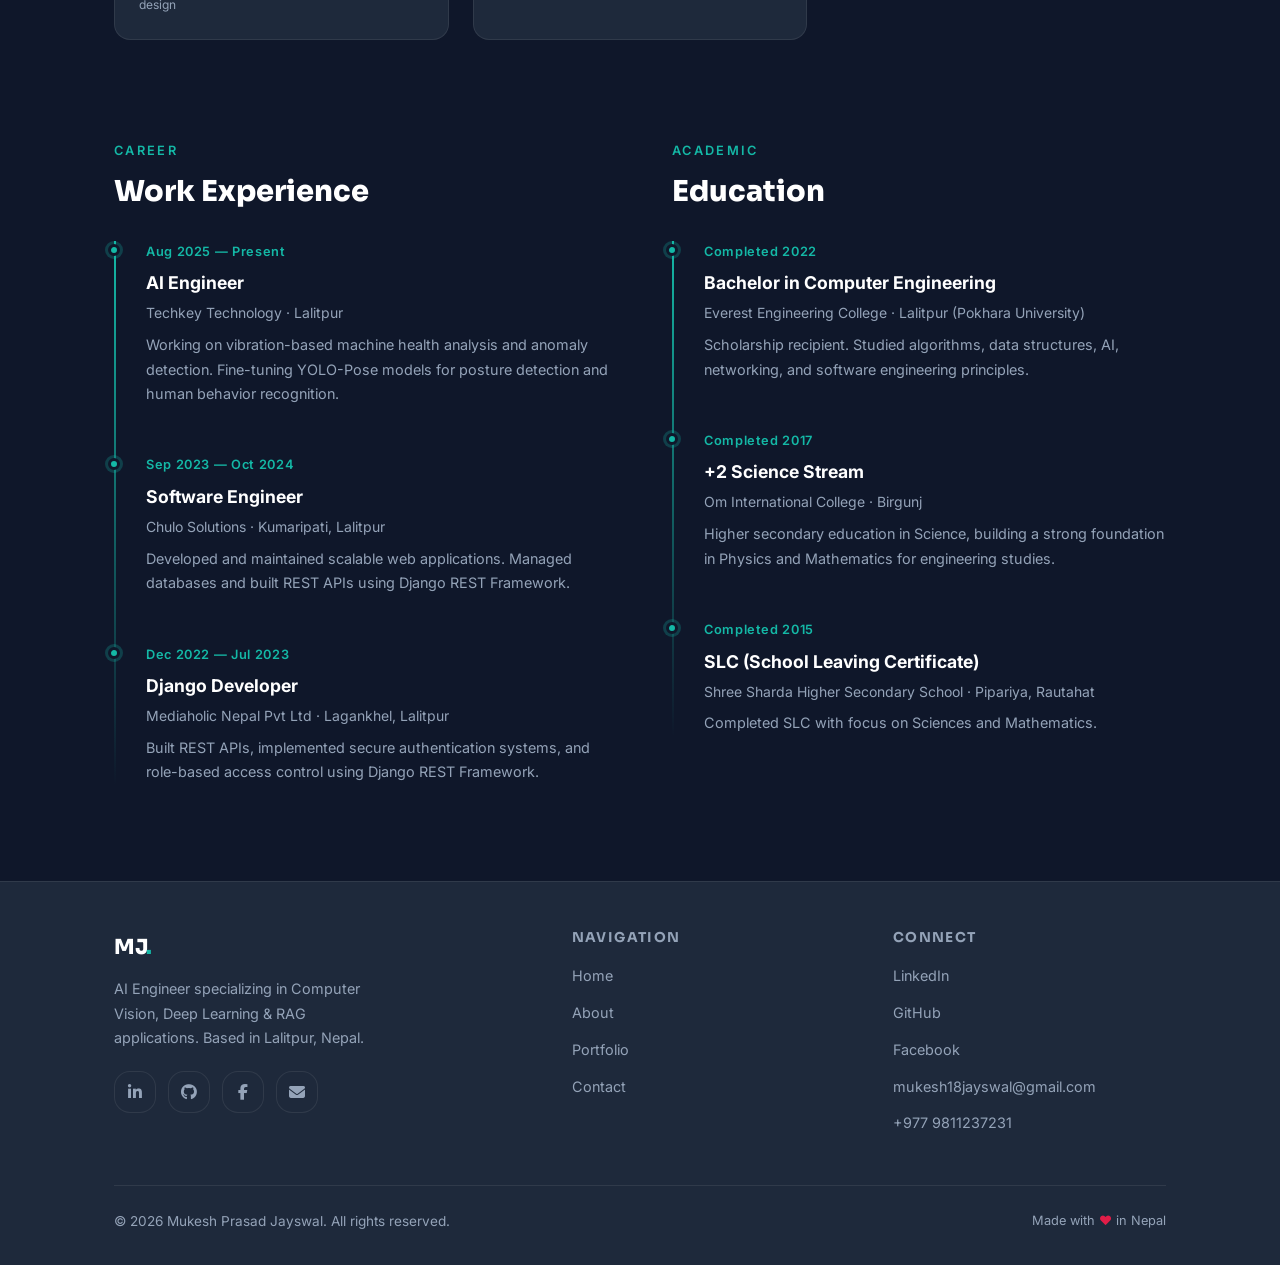
==== commit 847941a3: "update about" ====
--- a/about.html
+++ b/about.html
@@ -94,6 +94,7 @@
           <div style="display:flex;gap:1rem;flex-wrap:wrap;margin-top:1.5rem;">
             <a href="contact.html" class="btn btn-primary"><i class="fas fa-paper-plane"></i> Get In Touch</a>
             <a href="portfolio.html" class="btn btn-outline"><i class="fas fa-robot"></i> My Projects</a>
+            <a href="https://www.linkedin.com/in/mukesh-jayswal-57107a204/" target="_blank" rel="noopener" class="btn btn-ghost"><i class="fab fa-linkedin"></i> LinkedIn</a>
             <a href="https://github.com/jayswal231" target="_blank" rel="noopener" class="btn btn-ghost"><i class="fab fa-github"></i> GitHub</a>
           </div>
         </div>
@@ -240,6 +241,7 @@
           <span class="nav-logo">MJ<span>.</span></span>
           <p>AI Engineer specializing in Computer Vision, Deep Learning & RAG applications. Based in Lalitpur, Nepal.</p>
           <div class="social-links-row" style="margin-top:1.25rem;">
+            <a href="https://www.linkedin.com/in/mukesh-jayswal-57107a204/" target="_blank" rel="noopener" class="social-link" aria-label="LinkedIn"><i class="fab fa-linkedin-in"></i></a>
             <a href="https://github.com/jayswal231" target="_blank" rel="noopener" class="social-link" aria-label="GitHub"><i class="fab fa-github"></i></a>
             <a href="https://www.facebook.com/mukesh.jayswal.9279/" target="_blank" rel="noopener" class="social-link" aria-label="Facebook"><i class="fab fa-facebook-f"></i></a>
             <a href="mailto:mukesh18jayswal@gmail.com" class="social-link" aria-label="Email"><i class="fas fa-envelope"></i></a>
@@ -257,6 +259,7 @@
         <div class="footer-col">
           <h4>Connect</h4>
           <ul>
+            <li><a href="https://www.linkedin.com/in/mukesh-jayswal-57107a204/" target="_blank" rel="noopener">LinkedIn</a></li>
             <li><a href="https://github.com/jayswal231" target="_blank" rel="noopener">GitHub</a></li>
             <li><a href="https://www.facebook.com/mukesh.jayswal.9279/" target="_blank" rel="noopener">Facebook</a></li>
             <li><a href="mailto:mukesh18jayswal@gmail.com">mukesh18jayswal@gmail.com</a></li>
